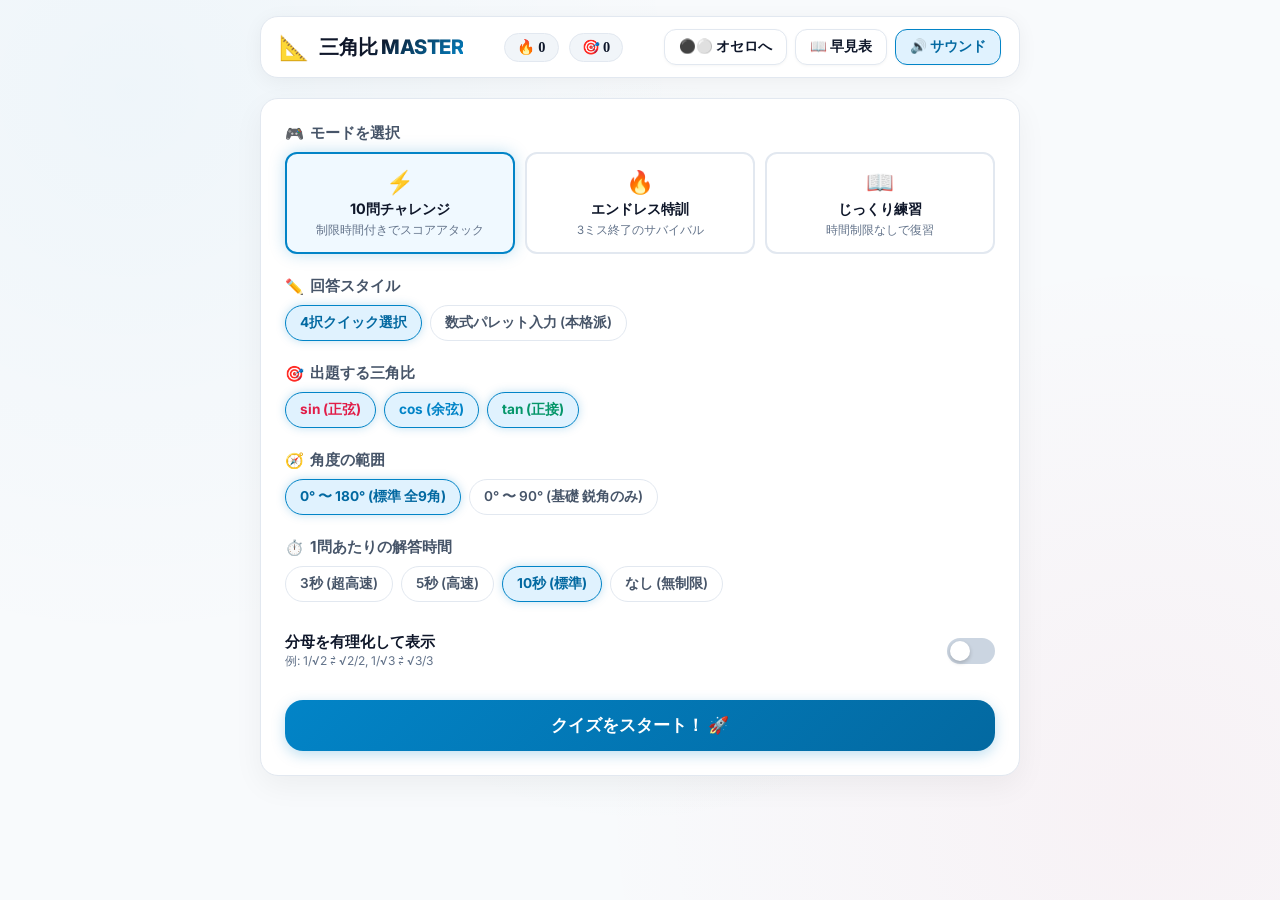
==== trig-quiz/index.html @ 14fe4058 "Add files via upload" ====
<!DOCTYPE html>
<html lang="ja">
<head>
    <meta charset="UTF-8">
    <meta name="viewport" content="width=device-width, initial-scale=1.0, maximum-scale=1.0, user-scalable=no">
    <title>三角比マスター (0°〜180°) - sin, cos, tan クイズ</title>
    <meta name="description" content="0度から180度までの三角比（sin, cos, tan）を半円・単位円と合わせて楽しく学べるスピードクイズ＆特訓Webアプリ">
    <!-- Google Fonts -->
    <link rel="preconnect" href="https://fonts.googleapis.com">
    <link rel="preconnect" href="https://fonts.gstatic.com" crossorigin>
    <link href="https://fonts.googleapis.com/css2?family=Inter:wght@400;500;600;700;800&display=swap" rel="stylesheet">
    <!-- Main Style -->
    <link rel="stylesheet" href="css/style.css">
</head>
<body>

    <!-- Header HUD -->
    <header class="app-header">
        <div class="brand-area">
            <span class="brand-icon">📐</span>
            <h1 class="brand-title">三角比 MASTER</h1>
        </div>

        <div class="header-stats">
            <div id="header-streak" class="stat-pill" title="連続正解数">🔥 0</div>
            <div id="header-score" class="stat-pill" title="スコア">🎯 0</div>
        </div>

        <div class="header-actions">
            <a href="../index.html" class="btn" title="オセロゲームへ切り替え" style="text-decoration: none;">
                ⚫⚪ オセロへ
            </a>
            <button id="btn-reference" class="btn" title="三角比早見表・単位円">
                📖 早見表
            </button>
            <button id="btn-sound" class="btn active" title="効果音切り替え">
                🔊 サウンド
            </button>
        </div>
    </header>

    <!-- Main Container -->
    <main class="main-container">

        <!-- ==========================================
             1. Start & Settings Screen
             ========================================== -->
        <section id="start-screen" class="screen-view active">
            <div class="settings-card">
                <!-- Mode Selection -->
                <div class="settings-group">
                    <div class="settings-section-title">
                        <span>🎮</span> モードを選択
                    </div>
                    <div class="mode-tabs-grid">
                        <div class="mode-tab active" data-mode="10-challenge">
                            <span class="mode-icon">⚡</span>
                            <span class="mode-name">10問チャレンジ</span>
                            <span class="mode-desc">制限時間付きでスコアアタック</span>
                        </div>
                        <div class="mode-tab" data-mode="endless">
                            <span class="mode-icon">🔥</span>
                            <span class="mode-name">エンドレス特訓</span>
                            <span class="mode-desc">3ミス終了のサバイバル</span>
                        </div>
                        <div class="mode-tab" data-mode="practice">
                            <span class="mode-icon">📖</span>
                            <span class="mode-name">じっくり練習</span>
                            <span class="mode-desc">時間制限なしで復習</span>
                        </div>
                    </div>
                </div>

                <!-- Answer Input Type -->
                <div class="settings-group">
                    <div class="settings-section-title">
                        <span>✏️</span> 回答スタイル
                    </div>
                    <div class="options-group">
                        <label class="pill-option">
                            <input type="radio" name="answer-type" value="choice4" checked>
                            <span class="pill-label">4択クイック選択</span>
                        </label>
                        <label class="pill-option">
                            <input type="radio" name="answer-type" value="palette">
                            <span class="pill-label">数式パレット入力 (本格派)</span>
                        </label>
                    </div>
                </div>

                <!-- Target Functions -->
                <div class="settings-group">
                    <div class="settings-section-title">
                        <span>🎯</span> 出題する三角比
                    </div>
                    <div class="options-group">
                        <label class="pill-option">
                            <input type="checkbox" name="filter-func" value="sin" checked>
                            <span class="pill-label" style="color: var(--color-sin); font-weight: 700;">sin (正弦)</span>
                        </label>
                        <label class="pill-option">
                            <input type="checkbox" name="filter-func" value="cos" checked>
                            <span class="pill-label" style="color: var(--color-cos); font-weight: 700;">cos (余弦)</span>
                        </label>
                        <label class="pill-option">
                            <input type="checkbox" name="filter-func" value="tan" checked>
                            <span class="pill-label" style="color: var(--color-tan); font-weight: 700;">tan (正接)</span>
                        </label>
                    </div>
                </div>

                <!-- Angle Range -->
                <div class="settings-group">
                    <div class="settings-section-title">
                        <span>🧭</span> 角度の範囲
                    </div>
                    <div class="options-group">
                        <label class="pill-option">
                            <input type="radio" name="angle-range" value="180" checked>
                            <span class="pill-label">0° 〜 180° (標準 全9角)</span>
                        </label>
                        <label class="pill-option">
                            <input type="radio" name="angle-range" value="90">
                            <span class="pill-label">0° 〜 90° (基礎 鋭角のみ)</span>
                        </label>
                    </div>
                </div>

                <!-- Time Limit Setting (解答時間設定: 3秒, 5秒, 10秒, なし) -->
                <div class="settings-group" id="time-limit-group">
                    <div class="settings-section-title">
                        <span>⏱️</span> 1問あたりの解答時間
                    </div>
                    <div class="options-group">
                        <label class="pill-option">
                            <input type="radio" name="time-limit" value="3">
                            <span class="pill-label">3秒 (超高速)</span>
                        </label>
                        <label class="pill-option">
                            <input type="radio" name="time-limit" value="5">
                            <span class="pill-label">5秒 (高速)</span>
                        </label>
                        <label class="pill-option">
                            <input type="radio" name="time-limit" value="10" checked>
                            <span class="pill-label">10秒 (標準)</span>
                        </label>
                        <label class="pill-option">
                            <input type="radio" name="time-limit" value="0">
                            <span class="pill-label">なし (無制限)</span>
                        </label>
                    </div>
                </div>

                <!-- Notation Format Toggle -->
                <div class="toggle-row">
                    <div>
                        <div style="font-weight: 700; font-size: 0.95rem;">分母を有理化して表示</div>
                        <div style="font-size: 0.75rem; color: var(--text-muted);">例: 1/√2 ⇄ √2/2, 1/√3 ⇄ √3/3</div>
                    </div>
                    <label class="toggle-switch">
                        <input type="checkbox" id="toggle-rationalize">
                        <span class="toggle-slider"></span>
                    </label>
                </div>

                <!-- Start Button -->
                <button id="btn-start-quiz" class="btn btn-primary btn-large">
                    クイズをスタート！ 🚀
                </button>
            </div>
        </section>


        <!-- ==========================================
             2. Quiz Playing Screen
             ========================================== -->
        <section id="quiz-screen" class="screen-view">
            <!-- Quiz HUD Bar -->
            <div class="quiz-hud">
                <div id="quiz-mode-badge" class="quiz-badge">⚡ 10問スピードチャレンジ</div>
                <div id="quiz-progress-text" class="quiz-progress-text">第 1 / 10 問</div>
            </div>

            <!-- Progress & Timer Bars -->
            <div class="progress-track">
                <div id="quiz-progress-bar" class="progress-fill"></div>
            </div>
            <div id="timer-container" class="timer-track">
                <div id="timer-bar" class="timer-fill"></div>
            </div>
            <div id="lives-container" style="display: none; align-items: center; justify-content: flex-end; gap: 4px; font-size: 1.1rem;">
                <span id="lives-display">❤️❤️❤️</span>
            </div>

            <!-- Main Question Card -->
            <div class="quiz-main-card">
                <!-- Combo Streak Floating Badge -->
                <div id="combo-badge" class="combo-badge">2 COMBO!! 🔥</div>

                <!-- Question Formula -->
                <div class="question-display">
                    <span id="question-func" class="q-func func-sin">sin</span>
                    <span id="question-angle" class="q-angle">135°</span>
                    <span class="q-equals">=</span>
                    <span class="q-question">?</span>
                </div>

                <!-- Unit Circle Semicircle Visualizer (0° to 180°) -->
                <div id="quiz-unit-circle" class="unit-circle-wrapper"></div>

                <!-- 4-Choice Buttons Grid -->
                <div id="choices-container" class="choices-grid">
                    <!-- Dynamically populated -->
                </div>

                <!-- 2-Row Palette Buttons Container -->
                <div id="palette-container" class="palette-container" style="display: none;">
                    <!-- Dynamically populated into Row 1 (sin/cos) and Row 2 (tan) -->
                </div>

                <!-- Step-by-Step Mathematical Explanation -->
                <div id="explanation-card" class="explanation-card">
                    <div id="explanation-text"></div>
                </div>

                <!-- Card Footer (Next & Quit) -->
                <div class="quiz-footer">
                    <button id="btn-quit-quiz" class="btn">中断する</button>
                    <button id="btn-next-question" class="btn btn-primary" style="display: none;">
                        次の問題へ (自動で進みます) ➔
                    </button>
                </div>
            </div>
        </section>


        <!-- ==========================================
             3. Result Screen
             ========================================== -->
        <section id="result-screen" class="screen-view">
            <div class="result-card">
                <div id="result-rank-badge" class="rank-badge rank-s">S</div>
                <h2>クイズ結果発表！</h2>

                <div class="result-stats-grid">
                    <div class="result-stat-item">
                        <div class="result-stat-label">スコア</div>
                        <div id="result-score-text" class="result-stat-value">1,420</div>
                    </div>
                    <div class="result-stat-item">
                        <div class="result-stat-label">正答率</div>
                        <div id="result-accuracy-text" class="result-stat-value">100% (10/10)</div>
                    </div>
                    <div class="result-stat-item">
                        <div class="result-stat-label">最大連続正解</div>
                        <div id="result-max-streak-text" class="result-stat-value">10 回</div>
                    </div>
                </div>

                <!-- Detailed History Breakdown -->
                <h3 style="align-self: flex-start; font-size: 1rem; color: var(--text-secondary); margin-top: 4px;">解答振り返り</h3>
                <div id="result-history-list" class="result-history-container">
                    <!-- Dynamically populated -->
                </div>

                <div class="result-actions">
                    <button id="btn-restart-quiz" class="btn btn-primary btn-large">もう一度挑戦 🔄</button>
                    <button id="btn-back-to-home" class="btn btn-large">ホームに戻る 🏠</button>
                </div>
            </div>
        </section>

    </main>

    <!-- ==========================================
         4. Reference Modal (早見表 & 単位円)
         ========================================== -->
    <div id="reference-modal" class="modal-overlay" role="dialog" aria-modal="true" aria-labelledby="ref-modal-title">
        <div class="modal-card">
            <div class="modal-header">
                <h2 id="ref-modal-title" class="modal-title">📖 三角比早見表 (0°〜180°)</h2>
                <button id="btn-close-reference" class="btn btn-icon-only">✕</button>
            </div>

            <p style="font-size: 0.85rem; color: var(--text-secondary);">
                表の行をクリックすると、単位円（半円）上の対応する角度・成分が右側にハイライト表示されます。
            </p>

            <div class="reference-layout">
                <!-- Table -->
                <div class="reference-table-container">
                    <table class="reference-table">
                        <thead>
                            <tr>
                                <th>θ (度)</th>
                                <th style="color: var(--color-sin);">sin θ</th>
                                <th style="color: var(--color-cos);">cos θ</th>
                                <th style="color: var(--color-tan);">tan θ</th>
                            </tr>
                        </thead>
                        <tbody id="reference-table-body">
                            <!-- Dynamically populated -->
                        </tbody>
                    </table>
                </div>

                <!-- Unit Circle Preview -->
                <div style="display: flex; flex-direction: column; align-items: center; justify-content: center;">
                    <div id="reference-unit-circle" class="unit-circle-wrapper"></div>
                    <div style="font-size: 0.75rem; color: var(--text-muted); text-align: center; margin-top: 6px;">
                        赤線: sin (y座標) / 青線: cos (x座標) / 緑線: tan (傾き)
                    </div>
                </div>
            </div>
        </div>
    </div>

    <!-- Victory Confetti Canvas -->
    <canvas id="confetti-canvas"></canvas>

    <!-- Scripts -->
    <script src="js/trig-data.js"></script>
    <script src="js/audio.js"></script>
    <script src="js/unit-circle.js"></script>
    <script src="js/app.js"></script>
</body>
</html>
---- trig-quiz/css/style.css ----
/* ==========================================================================
   Trigonometric Ratio Quiz App - Modern Clean White Theme & Century Typography
   ========================================================================== */

:root {
    --bg-primary: #f8fafc;
    --bg-secondary: #f1f5f9;
    --bg-card: #ffffff;
    --bg-card-hover: #f8fafc;
    
    --border-color: #e2e8f0;
    --border-highlight: #cbd5e1;
    --border-active: #94a3b8;

    /* Function Themes */
    --color-sin: #e11d48; /* Rose Red */
    --color-sin-glow: rgba(225, 29, 72, 0.25);
    --color-cos: #0284c7; /* Sky Blue */
    --color-cos-glow: rgba(2, 132, 199, 0.25);
    --color-tan: #059669; /* Emerald Green */
    --color-tan-glow: rgba(5, 150, 105, 0.25);
    --color-gold: #d97706; /* Amber Gold */
    --color-gold-glow: rgba(217, 119, 6, 0.3);

    --text-primary: #0f172a;
    --text-secondary: #475569;
    --text-muted: #64748b;

    --radius-lg: 18px;
    --radius-md: 12px;
    --radius-sm: 8px;

    --font-sans: 'Inter', -apple-system, BlinkMacSystemFont, 'Segoe UI', Roboto, 'Hiragino Sans', 'Meiryo', sans-serif;
    --font-math: 'Century', 'Century Schoolbook', 'Century Gothic', 'TeX Gyre Schola', 'Baskerville', 'Times New Roman', serif;
}

* {
    margin: 0;
    padding: 0;
    box-sizing: border-box;
    user-select: none;
    -webkit-user-select: none;
    -webkit-tap-highlight-color: transparent;
}

body {
    font-family: var(--font-sans);
    background-color: var(--bg-primary);
    background-image: 
        radial-gradient(circle at 10% 10%, rgba(2, 132, 199, 0.04) 0%, transparent 40%),
        radial-gradient(circle at 90% 90%, rgba(225, 29, 72, 0.04) 0%, transparent 40%),
        radial-gradient(circle at 50% 50%, rgba(5, 150, 105, 0.03) 0%, transparent 50%);
    color: var(--text-primary);
    min-height: 100vh;
    display: flex;
    flex-direction: column;
    align-items: center;
    padding: 16px;
    overflow-x: hidden;
}

/* ==========================================
   Header HUD
   ========================================== */
.app-header {
    width: 100%;
    max-width: 760px;
    display: flex;
    align-items: center;
    justify-content: space-between;
    padding: 12px 18px;
    background: var(--bg-card);
    border: 1px solid var(--border-color);
    border-radius: var(--radius-lg);
    margin-bottom: 20px;
    box-shadow: 0 4px 20px rgba(0, 0, 0, 0.05);
}

.brand-area {
    display: flex;
    align-items: center;
    gap: 10px;
}

.brand-icon {
    font-size: 1.5rem;
}

.brand-title {
    font-size: 1.25rem;
    font-weight: 800;
    letter-spacing: -0.5px;
    background: linear-gradient(135deg, #0f172a 40%, #0284c7 100%);
    -webkit-background-clip: text;
    -webkit-text-fill-color: transparent;
    font-family: var(--font-sans);
}

.header-stats {
    display: flex;
    align-items: center;
    gap: 10px;
}

.stat-pill {
    padding: 5px 12px;
    border-radius: 20px;
    font-size: 0.9rem;
    font-weight: 700;
    background: var(--bg-secondary);
    border: 1px solid var(--border-color);
    color: var(--text-primary);
    font-family: var(--font-math);
}

.header-actions {
    display: flex;
    align-items: center;
    gap: 8px;
}

/* ==========================================
   Common Buttons
   ========================================== */
.btn {
    display: inline-flex;
    align-items: center;
    justify-content: center;
    gap: 6px;
    padding: 8px 14px;
    font-size: 0.85rem;
    font-weight: 600;
    font-family: inherit;
    border-radius: var(--radius-md);
    border: 1px solid var(--border-color);
    background: var(--bg-card);
    color: var(--text-primary);
    cursor: pointer;
    transition: all 0.2s cubic-bezier(0.4, 0, 0.2, 1);
    box-shadow: 0 1px 3px rgba(0, 0, 0, 0.04);
}

.btn:hover:not(:disabled) {
    background: var(--bg-secondary);
    border-color: var(--border-highlight);
    transform: translateY(-1px);
}

.btn:active:not(:disabled) {
    transform: translateY(1px);
}

.btn-primary {
    background: linear-gradient(135deg, #0284c7, #0369a1);
    color: #ffffff;
    font-weight: 700;
    border: none;
    box-shadow: 0 4px 14px var(--color-cos-glow);
}

.btn-primary:hover:not(:disabled) {
    background: linear-gradient(135deg, #0369a1, #075985);
    box-shadow: 0 6px 18px var(--color-cos-glow);
    transform: translateY(-2px);
}

.btn-large {
    padding: 14px 28px;
    font-size: 1.05rem;
    border-radius: var(--radius-lg);
    width: 100%;
}

.btn.active {
    background: #e0f2fe;
    border-color: #0284c7;
    color: #0369a1;
}

/* ==========================================
   Screen Container & Views
   ========================================== */
.main-container {
    width: 100%;
    max-width: 760px;
    display: flex;
    flex-direction: column;
    align-items: center;
}

.screen-view {
    display: none;
    width: 100%;
    animation: fade-in 0.3s ease-out;
}

.screen-view.active {
    display: flex;
    flex-direction: column;
    gap: 16px;
}

@keyframes fade-in {
    from { opacity: 0; transform: translateY(8px); }
    to { opacity: 1; transform: translateY(0); }
}

/* ==========================================
   Start / Settings Screen
   ========================================== */
.settings-card {
    background: var(--bg-card);
    border: 1px solid var(--border-color);
    border-radius: var(--radius-lg);
    padding: 24px;
    display: flex;
    flex-direction: column;
    gap: 22px;
    box-shadow: 0 10px 30px rgba(0, 0, 0, 0.05);
}

.settings-section-title {
    font-size: 0.95rem;
    font-weight: 700;
    color: var(--text-secondary);
    margin-bottom: 8px;
    display: flex;
    align-items: center;
    gap: 6px;
}

/* Mode Tabs */
.mode-tabs-grid {
    display: grid;
    grid-template-columns: repeat(3, 1fr);
    gap: 10px;
}

.mode-tab {
    background: var(--bg-card);
    border: 2px solid var(--border-color);
    border-radius: var(--radius-md);
    padding: 14px 10px;
    text-align: center;
    cursor: pointer;
    transition: all 0.25s ease;
    display: flex;
    flex-direction: column;
    align-items: center;
    gap: 4px;
}

.mode-tab:hover {
    background: var(--bg-secondary);
    border-color: var(--border-highlight);
}

.mode-tab.active {
    border-color: var(--color-cos);
    background: #f0f9ff;
    box-shadow: 0 0 16px var(--color-cos-glow);
}

.mode-icon {
    font-size: 1.4rem;
}

.mode-name {
    font-size: 0.9rem;
    font-weight: 700;
    color: var(--text-primary);
}

.mode-desc {
    font-size: 0.72rem;
    color: var(--text-muted);
}

/* Option Filter Pills */
.options-group {
    display: flex;
    flex-wrap: wrap;
    gap: 8px;
}

.pill-option {
    position: relative;
    cursor: pointer;
}

.pill-option input {
    position: absolute;
    opacity: 0;
    cursor: pointer;
}

.pill-label {
    display: inline-flex;
    align-items: center;
    padding: 8px 14px;
    border-radius: 20px;
    font-size: 0.85rem;
    font-weight: 600;
    background: var(--bg-card);
    border: 1px solid var(--border-color);
    color: var(--text-secondary);
    transition: all 0.2s;
}

.pill-option:hover .pill-label {
    border-color: var(--border-highlight);
    background: var(--bg-secondary);
}

.pill-option input:checked + .pill-label {
    background: #e0f2fe;
    border-color: var(--color-cos);
    color: #0369a1;
    font-weight: 700;
    box-shadow: 0 0 10px var(--color-cos-glow);
}

/* Toggle Switch */
.toggle-row {
    display: flex;
    align-items: center;
    justify-content: space-between;
    padding: 8px 0;
}

.toggle-switch {
    position: relative;
    display: inline-block;
    width: 48px;
    height: 26px;
}

.toggle-switch input {
    opacity: 0;
    width: 0;
    height: 0;
}

.toggle-slider {
    position: absolute;
    cursor: pointer;
    inset: 0;
    background-color: #cbd5e1;
    border-radius: 26px;
    transition: 0.3s;
}

.toggle-slider:before {
    position: absolute;
    content: "";
    height: 20px;
    width: 20px;
    left: 3px;
    bottom: 3px;
    background-color: white;
    border-radius: 50%;
    transition: 0.3s;
    box-shadow: 0 2px 4px rgba(0,0,0,0.2);
}

.toggle-switch input:checked + .toggle-slider {
    background-color: var(--color-tan);
}

.toggle-switch input:checked + .toggle-slider:before {
    transform: translateX(22px);
}

/* ==========================================
   Quiz Screen & HUD
   ========================================== */
.quiz-hud {
    display: flex;
    align-items: center;
    justify-content: space-between;
    width: 100%;
    margin-bottom: 4px;
}

.quiz-badge {
    font-size: 0.85rem;
    font-weight: 700;
    color: var(--color-cos);
    background: #f0f9ff;
    padding: 4px 12px;
    border-radius: 12px;
    border: 1px solid #bae6fd;
}

.quiz-progress-text {
    font-size: 0.85rem;
    color: var(--text-secondary);
    font-weight: 600;
}

.progress-track {
    width: 100%;
    height: 6px;
    background: #e2e8f0;
    border-radius: 4px;
    overflow: hidden;
    margin-bottom: 8px;
}

.progress-fill {
    height: 100%;
    width: 0%;
    background: linear-gradient(90deg, var(--color-cos), var(--color-tan));
    transition: width 0.3s ease;
}

.timer-track {
    width: 100%;
    height: 6px;
    background: #e2e8f0;
    border-radius: 4px;
    overflow: hidden;
}

.timer-fill {
    height: 100%;
    width: 100%;
    background: var(--color-cos);
    transition: width 0.1s linear;
}

.timer-fill.warning {
    background: var(--color-sin);
    box-shadow: 0 0 8px var(--color-sin-glow);
}

/* Main Quiz Question Card */
.quiz-main-card {
    background: var(--bg-card);
    border: 1px solid var(--border-color);
    border-radius: var(--radius-lg);
    padding: 24px;
    display: flex;
    flex-direction: column;
    align-items: center;
    gap: 16px;
    box-shadow: 0 10px 30px rgba(0, 0, 0, 0.06);
    position: relative;
}

.combo-badge {
    position: absolute;
    top: 14px;
    right: 18px;
    font-size: 1rem;
    font-weight: 800;
    color: var(--color-gold);
    opacity: 0;
    transform: scale(0.6);
    transition: all 0.3s cubic-bezier(0.175, 0.885, 0.32, 1.275);
    font-family: var(--font-math);
}

.combo-badge.active {
    opacity: 1;
    transform: scale(1.15);
}

.question-display {
    display: flex;
    align-items: baseline;
    justify-content: center;
    gap: 10px;
    font-family: var(--font-math);
    margin: 4px 0;
}

.q-func {
    font-size: 2.6rem;
    font-weight: 800;
}

.q-func.func-sin { color: var(--color-sin); }
.q-func.func-cos { color: var(--color-cos); }
.q-func.func-tan { color: var(--color-tan); }

.q-angle {
    font-size: 2.6rem;
    font-weight: 800;
    color: var(--text-primary);
}

.q-equals {
    font-size: 2.2rem;
    color: var(--text-muted);
}

.q-question {
    font-size: 2.4rem;
    font-weight: 800;
    color: var(--color-gold);
}

/* ==========================================
   Unit Circle (Semicircle 0°〜180°) SVG Visualizer
   ========================================== */
.unit-circle-wrapper {
    width: 100%;
    max-width: 440px;
    height: 230px;
    position: relative;
    margin: 4px 0;
    background: #ffffff;
    border-radius: var(--radius-md);
    border: 1px solid var(--border-color);
    padding: 6px;
    display: flex;
    align-items: center;
    justify-content: center;
}

.unit-circle-svg {
    width: 100%;
    height: 100%;
    overflow: visible;
}

/* SVG Element Styles */
.axis-line { stroke: #64748b; stroke-width: 1.8; }
.axis-label { fill: #475569; font-size: 13px; font-weight: bold; font-family: var(--font-math); }
.axis-label.origin { font-size: 12px; font-family: var(--font-sans); }
.axis-val-label { fill: #94a3b8; font-size: 11px; font-family: var(--font-math); text-anchor: middle; }
.circle-path { fill: none; stroke: #94a3b8; stroke-width: 2; }
.guide-rays .ray-line { stroke: #cbd5e1; stroke-dasharray: 2,3; stroke-width: 1.2; }
.guide-deg-label { fill: #64748b; font-size: 11px; font-weight: 600; font-family: var(--font-math); }

.tan-guide-line { stroke: #10b981; stroke-dasharray: 4,3; stroke-width: 1.5; opacity: 0.6; }
.tan-guide-text { fill: #059669; font-size: 11px; font-weight: bold; font-family: var(--font-math); }

.angle-arc { fill: none; stroke: var(--color-gold); stroke-width: 2.5; }
.angle-text { fill: var(--color-gold); font-size: 13px; font-weight: bold; font-family: var(--font-math); }

.triangle-fill { fill: rgba(2, 132, 199, 0.08); }
.right-angle-mark { fill: none; stroke: #64748b; stroke-width: 1.5; }
.radius-line { stroke: #0f172a; stroke-width: 3; stroke-linecap: round; }
.point-p { fill: #ffffff; stroke: var(--color-cos); stroke-width: 3; }
.point-label { fill: #0f172a; font-size: 12px; font-weight: bold; font-family: var(--font-math); }

.component-line { stroke-width: 4; stroke-linecap: round; }
.component-line.cos-line { stroke: var(--color-cos); }
.component-line.sin-line { stroke: var(--color-sin); }
.component-line.tan-line { stroke: var(--color-tan); stroke-width: 3.5; }
.component-line.active-func { filter: drop-shadow(0 0 4px currentColor); }

.tan-point { fill: var(--color-tan); stroke: #ffffff; stroke-width: 2; }
.tan-extend-line { stroke: #059669; stroke-width: 1.5; opacity: 0.8; }
.tan-label-parallel { fill: #e11d48; font-size: 11px; font-weight: bold; font-family: var(--font-sans); }

.component-label { font-size: 12px; font-weight: bold; font-family: var(--font-math); }
.cos-label { fill: var(--color-cos); text-anchor: middle; }
.sin-label { fill: var(--color-sin); }
.sin-label.align-right { text-anchor: end; }
.tan-label { fill: var(--color-tan); font-weight: 800; }

.p-coord-badge rect,
.cos-badge rect,
.sin-badge rect,
.tan-badge rect,
.tan-parallel-badge rect {
    filter: drop-shadow(0 1px 3px rgba(0, 0, 0, 0.08));
}

.neutral-prompt-text {
    fill: #cbd5e1;
    font-size: 40px;
    font-weight: bold;
    font-family: var(--font-math);
    dominant-baseline: central;
}

/* Interactive Points on Semicircle */
.circle-point-group {
    cursor: pointer;
}

.circle-point-group .point-hit-area {
    fill: transparent;
    cursor: pointer;
}

.circle-point-group .point-dot {
    fill: #ffffff;
    stroke: #0284c7;
    stroke-width: 2.5;
    transition: all 0.2s cubic-bezier(0.4, 0, 0.2, 1);
}

.circle-point-group:hover:not(.disabled) .point-dot {
    fill: #0284c7;
    stroke: #0284c7;
    r: 8;
    filter: drop-shadow(0 0 6px rgba(2, 132, 199, 0.6));
}

.circle-point-group.correct .point-dot {
    fill: #059669 !important;
    stroke: #ffffff !important;
    stroke-width: 2.5 !important;
    r: 8 !important;
    filter: drop-shadow(0 0 8px rgba(5, 150, 105, 0.7));
}

.circle-point-group.incorrect .point-dot {
    fill: #e11d48 !important;
    stroke: #ffffff !important;
    stroke-width: 2.5 !important;
    r: 8 !important;
    filter: drop-shadow(0 0 8px rgba(225, 29, 72, 0.7));
}

.circle-point-group.disabled {
    cursor: default;
}
.circle-point-group.disabled .point-hit-area {
    cursor: default;
}

.guide-deg-label.active-deg {
    fill: var(--color-gold);
    font-weight: 800;
    font-size: 13px;
}

.anim-fade-in {
    animation: fade-in 0.35s ease-out;
}

.anim-pop {
    animation: pop-point 0.4s cubic-bezier(0.175, 0.885, 0.32, 1.275);
    transform-origin: center;
}

@keyframes pop-point {
    0% { transform: scale(0); opacity: 0; }
    70% { transform: scale(1.35); }
    100% { transform: scale(1); opacity: 1; }
}

/* ==========================================
   Math Fractions & Minus Sign Formatting
   ========================================== */
.fraction {
    display: inline-flex;
    flex-direction: column;
    vertical-align: middle;
    text-align: center;
    font-size: 0.95em;
    line-height: 1;
    margin: 0 2px;
    font-family: var(--font-math);
}

.fraction .num {
    padding-bottom: 2px;
    border-bottom: 1.5px solid currentColor;
}

.fraction .den {
    padding-top: 2px;
}

/* Prominent Minus Sign */
.minus-sign {
    font-size: 1.35em;
    font-weight: 800;
    display: inline-block;
    vertical-align: middle;
    line-height: 0.8;
    margin-right: 2px;
    font-family: var(--font-math);
}

/* ==========================================
   Answer Buttons Layouts
   ========================================== */
/* 4-Choice Mode */
.choices-grid {
    display: grid;
    grid-template-columns: repeat(2, 1fr);
    gap: 12px;
    width: 100%;
}

.choice-btn {
    background: #ffffff;
    border: 2px solid var(--border-color);
    border-radius: var(--radius-md);
    padding: 16px 14px;
    display: flex;
    align-items: center;
    justify-content: flex-start;
    gap: 12px;
    cursor: pointer;
    transition: all 0.2s cubic-bezier(0.4, 0, 0.2, 1);
    color: var(--text-primary);
    font-size: 1.35rem;
    font-family: var(--font-math);
    box-shadow: 0 2px 5px rgba(0, 0, 0, 0.03);
}

.choice-num {
    display: flex;
    align-items: center;
    justify-content: center;
    width: 28px;
    height: 28px;
    border-radius: 50%;
    background: var(--bg-secondary);
    font-size: 0.85rem;
    font-weight: 700;
    color: var(--text-secondary);
    font-family: var(--font-sans);
    flex-shrink: 0;
}

.choice-val {
    flex: 1;
    text-align: center;
    font-family: var(--font-math);
}

.choice-btn:hover:not(:disabled) {
    background: var(--bg-secondary);
    border-color: var(--border-highlight);
    transform: translateY(-2px);
    box-shadow: 0 4px 12px rgba(0, 0, 0, 0.06);
}

.choice-btn.correct {
    background: #ecfdf5 !important;
    border-color: var(--color-tan) !important;
    color: var(--color-tan) !important;
    box-shadow: 0 0 16px var(--color-tan-glow);
    font-weight: bold;
    animation: correct-pulse 0.4s ease;
}

.choice-btn.incorrect {
    background: #fff1f2 !important;
    border-color: var(--color-sin) !important;
    color: var(--color-sin) !important;
    box-shadow: 0 0 16px var(--color-sin-glow);
    animation: shake 0.35s ease;
}

/* ==========================================
   2-Row Palette Container
   ========================================== */
.palette-container {
    display: flex;
    flex-direction: column;
    gap: 14px;
    width: 100%;
}

.palette-row-block {
    display: flex;
    flex-direction: column;
    gap: 6px;
}

.palette-row-title {
    font-size: 0.8rem;
    font-weight: 700;
    color: var(--text-secondary);
    display: flex;
    align-items: center;
    gap: 4px;
}

.palette-row-grid {
    display: grid;
    gap: 6px;
    width: 100%;
}

.palette-row-grid.row-sin-cos {
    grid-template-columns: repeat(9, 1fr);
}

.palette-row-grid.row-tan {
    grid-template-columns: repeat(8, 1fr);
}

.palette-btn {
    background: #ffffff;
    border: 1.5px solid var(--border-color);
    border-radius: var(--radius-sm);
    padding: 12px 2px;
    font-size: 1.1rem;
    font-family: var(--font-math);
    color: var(--text-primary);
    cursor: pointer;
    display: flex;
    align-items: center;
    justify-content: center;
    transition: all 0.18s;
    box-shadow: 0 1px 3px rgba(0, 0, 0, 0.03);
}

.palette-btn:hover:not(:disabled) {
    background: var(--bg-secondary);
    border-color: var(--border-highlight);
    transform: translateY(-1px);
}

.palette-btn.correct {
    background: #ecfdf5 !important;
    border-color: var(--color-tan) !important;
    color: var(--color-tan) !important;
    font-weight: bold;
    box-shadow: 0 0 12px var(--color-tan-glow);
}

.palette-btn.incorrect {
    background: #fff1f2 !important;
    border-color: var(--color-sin) !important;
    color: var(--color-sin) !important;
}

@keyframes correct-pulse {
    0% { transform: scale(0.96); }
    50% { transform: scale(1.04); }
    100% { transform: scale(1); }
}

@keyframes shake {
    0%, 100% { transform: translateX(0); }
    20%, 60% { transform: translateX(-6px); }
    40%, 80% { transform: translateX(6px); }
}

/* Explanation Feedback Card */
.explanation-card {
    display: none;
    width: 100%;
    background: #f8fafc;
    border: 1px solid var(--border-color);
    border-left: 4px solid var(--color-cos);
    border-radius: var(--radius-md);
    padding: 14px 18px;
    font-size: 0.92rem;
    line-height: 1.6;
    color: var(--text-primary);
    animation: fade-in 0.3s ease;
}

.explanation-card.active {
    display: block;
}

.quiz-footer {
    display: flex;
    justify-content: space-between;
    width: 100%;
    align-items: center;
}

/* ==========================================
   Result Screen
   ========================================== */
.result-card {
    background: var(--bg-card);
    border: 1px solid var(--border-color);
    border-radius: var(--radius-lg);
    padding: 32px;
    display: flex;
    flex-direction: column;
    align-items: center;
    gap: 20px;
    text-align: center;
    box-shadow: 0 10px 40px rgba(0, 0, 0, 0.08);
}

.rank-badge {
    font-size: 3.8rem;
    font-weight: 900;
    font-family: var(--font-math);
    line-height: 1;
    padding: 12px 30px;
    border-radius: 20px;
    border: 3px solid;
    animation: rank-appear 0.6s cubic-bezier(0.175, 0.885, 0.32, 1.275);
}

.rank-badge.rank-s-plus, .rank-badge.rank-s {
    color: var(--color-gold);
    border-color: var(--color-gold);
    box-shadow: 0 0 24px var(--color-gold-glow);
    background: #fefce8;
}

.rank-badge.rank-a {
    color: var(--color-tan);
    border-color: var(--color-tan);
    box-shadow: 0 0 20px var(--color-tan-glow);
    background: #ecfdf5;
}

.rank-badge.rank-b {
    color: var(--color-cos);
    border-color: var(--color-cos);
    box-shadow: 0 0 16px var(--color-cos-glow);
    background: #f0f9ff;
}

.rank-badge.rank-c {
    color: var(--text-secondary);
    border-color: var(--border-highlight);
    background: var(--bg-secondary);
}

@keyframes rank-appear {
    0% { transform: scale(0.3) rotate(-15deg); opacity: 0; }
    100% { transform: scale(1) rotate(0deg); opacity: 1; }
}

.result-stats-grid {
    display: grid;
    grid-template-columns: repeat(3, 1fr);
    gap: 12px;
    width: 100%;
}

.result-stat-item {
    background: var(--bg-secondary);
    border: 1px solid var(--border-color);
    border-radius: var(--radius-md);
    padding: 14px 10px;
}

.result-stat-label {
    font-size: 0.75rem;
    color: var(--text-secondary);
    margin-bottom: 4px;
}

.result-stat-value {
    font-size: 1.4rem;
    font-weight: 800;
    color: var(--text-primary);
    font-family: var(--font-math);
}

.result-history-container {
    width: 100%;
    max-height: 240px;
    overflow-y: auto;
    display: flex;
    flex-direction: column;
    gap: 8px;
    padding-right: 4px;
}

.history-item {
    background: var(--bg-secondary);
    border: 1px solid var(--border-color);
    border-radius: var(--radius-sm);
    padding: 10px 14px;
    display: grid;
    grid-template-columns: auto 1fr auto;
    align-items: center;
    gap: 12px;
    font-size: 0.9rem;
}

.history-item.is-correct {
    border-left: 4px solid var(--color-tan);
}

.history-item.is-wrong {
    border-left: 4px solid var(--color-sin);
}

.val-correct {
    color: var(--color-tan);
    font-weight: bold;
    font-family: var(--font-math);
}

.val-user {
    color: var(--color-sin);
    font-family: var(--font-math);
}

.result-actions {
    display: flex;
    gap: 12px;
    width: 100%;
}

.result-actions .btn {
    flex: 1;
}

/* ==========================================
   Reference Sheet Modal (早見表)
   ========================================== */
.modal-overlay {
    position: fixed;
    inset: 0;
    background: rgba(15, 23, 42, 0.6);
    backdrop-filter: blur(6px);
    -webkit-backdrop-filter: blur(6px);
    display: flex;
    align-items: center;
    justify-content: center;
    z-index: 200;
    opacity: 0;
    visibility: hidden;
    transition: all 0.3s ease;
    padding: 16px;
}

.modal-overlay.active {
    opacity: 1;
    visibility: visible;
}

.modal-card {
    background: #ffffff;
    border: 1px solid var(--border-highlight);
    border-radius: var(--radius-lg);
    padding: 24px;
    width: 100%;
    max-width: 720px;
    max-height: 90vh;
    overflow-y: auto;
    display: flex;
    flex-direction: column;
    gap: 16px;
    box-shadow: 0 20px 50px rgba(0, 0, 0, 0.15);
}

.modal-header {
    display: flex;
    align-items: center;
    justify-content: space-between;
}

.modal-title {
    font-size: 1.3rem;
    font-weight: 800;
}

.reference-layout {
    display: grid;
    grid-template-columns: 1.1fr 1fr;
    gap: 16px;
    align-items: center;
}

.reference-table-container {
    overflow-x: auto;
}

.reference-table {
    width: 100%;
    border-collapse: collapse;
    font-size: 0.95rem;
    font-family: var(--font-math);
    text-align: center;
}

.reference-table th, .reference-table td {
    padding: 8px 6px;
    border-bottom: 1px solid var(--border-color);
}

.reference-table th {
    background: var(--bg-secondary);
    color: var(--text-secondary);
    font-family: var(--font-sans);
    font-size: 0.82rem;
}

.reference-table tr {
    cursor: pointer;
    transition: background 0.15s;
}

.reference-table tr:hover {
    background: #f1f5f9;
}

.reference-table tr.active-row {
    background: #e0f2fe;
    border-left: 4px solid var(--color-cos);
}

.cell-sin { color: var(--color-sin); font-weight: 600; }
.cell-cos { color: var(--color-cos); font-weight: 600; }
.cell-tan { color: var(--color-tan); font-weight: 600; }

/* Confetti */
#confetti-canvas {
    position: fixed;
    inset: 0;
    pointer-events: none;
    z-index: 150;
}

/* ==========================================
   Responsive Design
   ========================================== */
@media (max-width: 680px) {
    .mode-tabs-grid {
        grid-template-columns: 1fr;
    }

    .reference-layout {
        grid-template-columns: 1fr;
    }

    .choices-grid {
        grid-template-columns: 1fr;
    }

    .palette-row-grid.row-sin-cos {
        grid-template-columns: repeat(5, 1fr);
    }

    .palette-row-grid.row-tan {
        grid-template-columns: repeat(4, 1fr);
    }

    .question-display {
        font-size: 2rem;
    }

    .unit-circle-wrapper {
        height: 190px;
    }
}
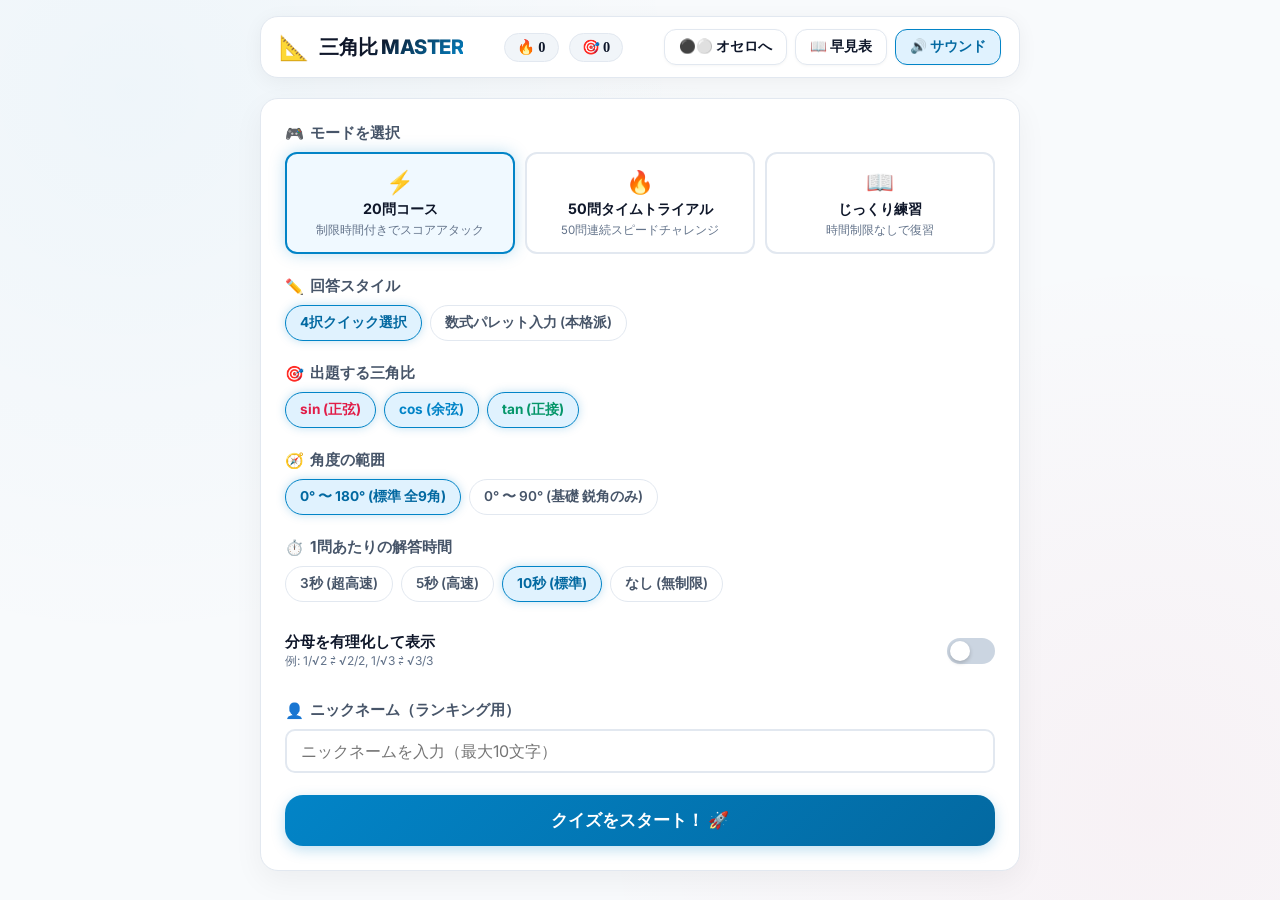
==== commit 3bef18fe: "Add files via upload" ====
--- a/trig-quiz/index.html
+++ b/trig-quiz/index.html
@@ -53,15 +53,15 @@
                         <span>🎮</span> モードを選択
                     </div>
                     <div class="mode-tabs-grid">
-                        <div class="mode-tab active" data-mode="10-challenge">
+                        <div class="mode-tab active" data-mode="20-challenge">
                             <span class="mode-icon">⚡</span>
-                            <span class="mode-name">10問チャレンジ</span>
+                            <span class="mode-name">20問コース</span>
                             <span class="mode-desc">制限時間付きでスコアアタック</span>
                         </div>
-                        <div class="mode-tab" data-mode="endless">
+                        <div class="mode-tab" data-mode="50-timetrial">
                             <span class="mode-icon">🔥</span>
-                            <span class="mode-name">エンドレス特訓</span>
-                            <span class="mode-desc">3ミス終了のサバイバル</span>
+                            <span class="mode-name">50問タイムトライアル</span>
+                            <span class="mode-desc">50問連続スピードチャレンジ</span>
                         </div>
                         <div class="mode-tab" data-mode="practice">
                             <span class="mode-icon">📖</span>
@@ -161,6 +161,15 @@
                         <input type="checkbox" id="toggle-rationalize">
                         <span class="toggle-slider"></span>
                     </label>
+                </div>
+
+                <!-- Nickname Input -->
+                <div class="settings-group" id="nickname-group">
+                    <div class="settings-section-title">
+                        <span>👤</span> ニックネーム（ランキング用）
+                    </div>
+                    <input type="text" id="nickname-input" class="nickname-input"
+                           placeholder="ニックネームを入力（最大10文字）" maxlength="10" autocomplete="off">
                 </div>
 
                 <!-- Start Button -->
@@ -208,6 +217,9 @@
                 <!-- Unit Circle Semicircle Visualizer (0° to 180°) -->
                 <div id="quiz-unit-circle" class="unit-circle-wrapper"></div>
 
+                <!-- Dual Answer Hint (shows which parts have been selected) -->
+                <div id="dual-hint" class="dual-hint">① 単位円上で角度の位置を選択  ② 下の値を選択 → 両方揃うと採点</div>
+
                 <!-- 4-Choice Buttons Grid -->
                 <div id="choices-container" class="choices-grid">
                     <!-- Dynamically populated -->
@@ -261,6 +273,14 @@
                 <h3 style="align-self: flex-start; font-size: 1rem; color: var(--text-secondary); margin-top: 4px;">解答振り返り</h3>
                 <div id="result-history-list" class="result-history-container">
                     <!-- Dynamically populated -->
+                </div>
+
+                <!-- Leaderboard -->
+                <div class="leaderboard-section">
+                    <h3 class="leaderboard-title">🏆 ランキング TOP 10</h3>
+                    <div id="leaderboard-list" class="leaderboard-list">
+                        <!-- Dynamically populated -->
+                    </div>
                 </div>
 
                 <div class="result-actions">
--- a/trig-quiz/css/style.css
+++ b/trig-quiz/css/style.css
@@ -625,6 +625,37 @@
     cursor: default;
 }
 
+/* Selected state for dual-answer mode */
+.circle-point-group.selected .point-dot {
+    fill: #f59e0b !important;
+    stroke: #ffffff !important;
+    stroke-width: 2.5 !important;
+    r: 8 !important;
+    filter: drop-shadow(0 0 8px rgba(245, 158, 11, 0.7));
+}
+
+.choice-btn.selected {
+    border-color: #f59e0b !important;
+    background: rgba(245, 158, 11, 0.12) !important;
+    box-shadow: 0 0 0 3px rgba(245, 158, 11, 0.35) !important;
+}
+
+/* Dual Answer Hint Bar */
+.dual-hint {
+    text-align: center;
+    font-size: 0.82rem;
+    font-family: var(--font-sans);
+    color: #64748b;
+    background: #f8fafc;
+    border: 1px solid #e2e8f0;
+    border-radius: 8px;
+    padding: 7px 14px;
+    margin: 6px 0 8px;
+    transition: color 0.3s, background 0.3s, border-color 0.3s;
+    font-weight: 500;
+    letter-spacing: 0.01em;
+}
+
 .guide-deg-label.active-deg {
     fill: var(--color-gold);
     font-weight: 800;
@@ -1142,3 +1173,89 @@
         height: 190px;
     }
 }
+
+/* ==========================================
+   Nickname Input
+   ========================================== */
+.nickname-input {
+    width: 100%;
+    padding: 10px 14px;
+    border: 2px solid var(--border-color);
+    border-radius: 10px;
+    font-size: 1rem;
+    font-family: var(--font-sans);
+    color: var(--text-primary);
+    background: var(--card-bg);
+    outline: none;
+    transition: border-color 0.2s, box-shadow 0.2s;
+    box-sizing: border-box;
+}
+.nickname-input:focus {
+    border-color: var(--color-primary);
+    box-shadow: 0 0 0 3px rgba(2, 132, 199, 0.18);
+}
+
+/* ==========================================
+   Leaderboard
+   ========================================== */
+.leaderboard-section {
+    width: 100%;
+    margin-top: 18px;
+}
+.leaderboard-title {
+    font-size: 1rem;
+    font-weight: 700;
+    color: var(--text-primary);
+    margin-bottom: 10px;
+    text-align: center;
+}
+.leaderboard-list {
+    display: flex;
+    flex-direction: column;
+    gap: 6px;
+    width: 100%;
+}
+.lb-row {
+    display: grid;
+    grid-template-columns: 36px 1fr auto auto;
+    align-items: center;
+    gap: 8px;
+    padding: 9px 12px;
+    border-radius: 10px;
+    background: #f8fafc;
+    border: 1px solid #e2e8f0;
+    font-size: 0.85rem;
+    font-family: var(--font-sans);
+    transition: background 0.2s;
+}
+.lb-row.lb-top3 {
+    background: linear-gradient(135deg, #fff7ed 0%, #fff 100%);
+    border-color: #fed7aa;
+}
+.lb-row.lb-row-me {
+    background: linear-gradient(135deg, #eff6ff 0%, #fff 100%);
+    border-color: #93c5fd;
+    box-shadow: 0 0 0 2px rgba(59, 130, 246, 0.18);
+}
+.lb-rank {
+    font-size: 1.15rem;
+    text-align: center;
+}
+.lb-name {
+    font-weight: 700;
+    color: var(--text-primary);
+    overflow: hidden;
+    text-overflow: ellipsis;
+    white-space: nowrap;
+}
+.lb-score {
+    font-weight: 800;
+    color: var(--color-primary);
+    font-family: var(--font-math);
+    white-space: nowrap;
+}
+.lb-meta {
+    font-size: 0.75rem;
+    color: var(--text-muted);
+    white-space: nowrap;
+}
